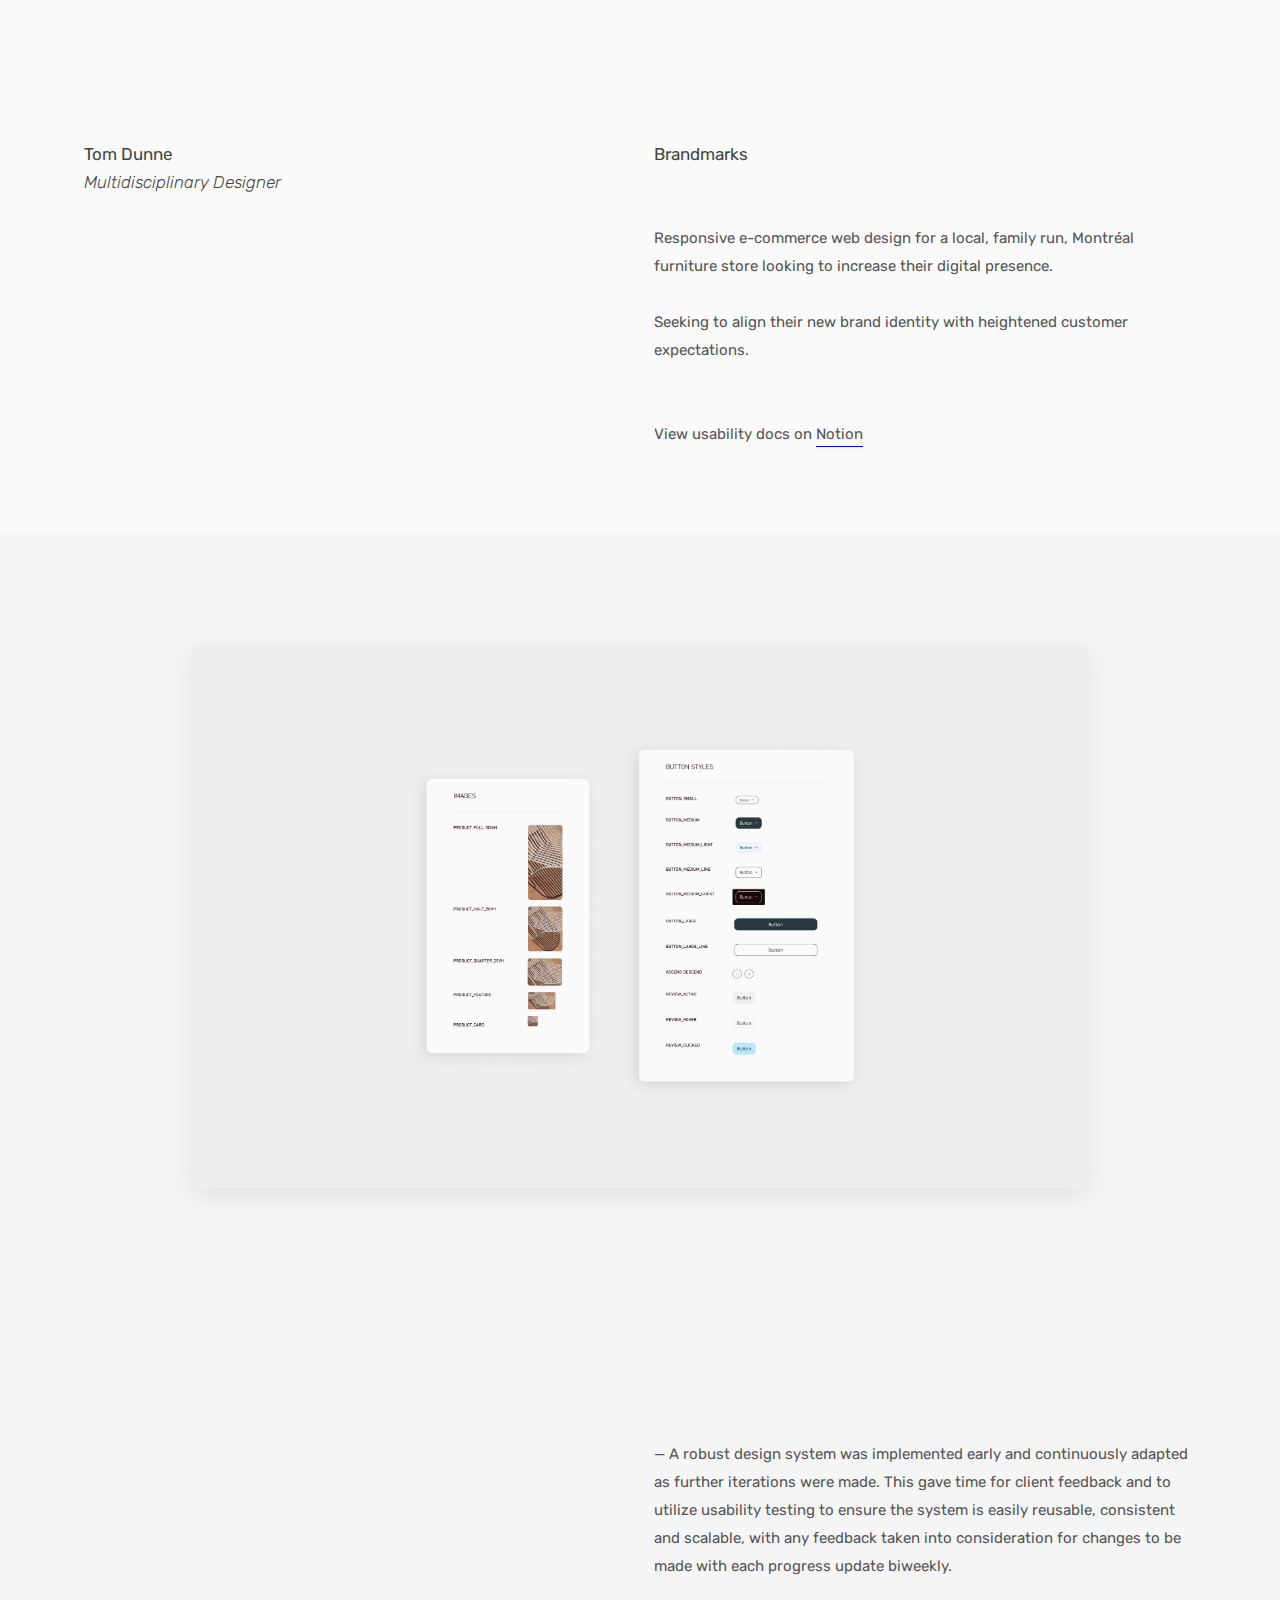
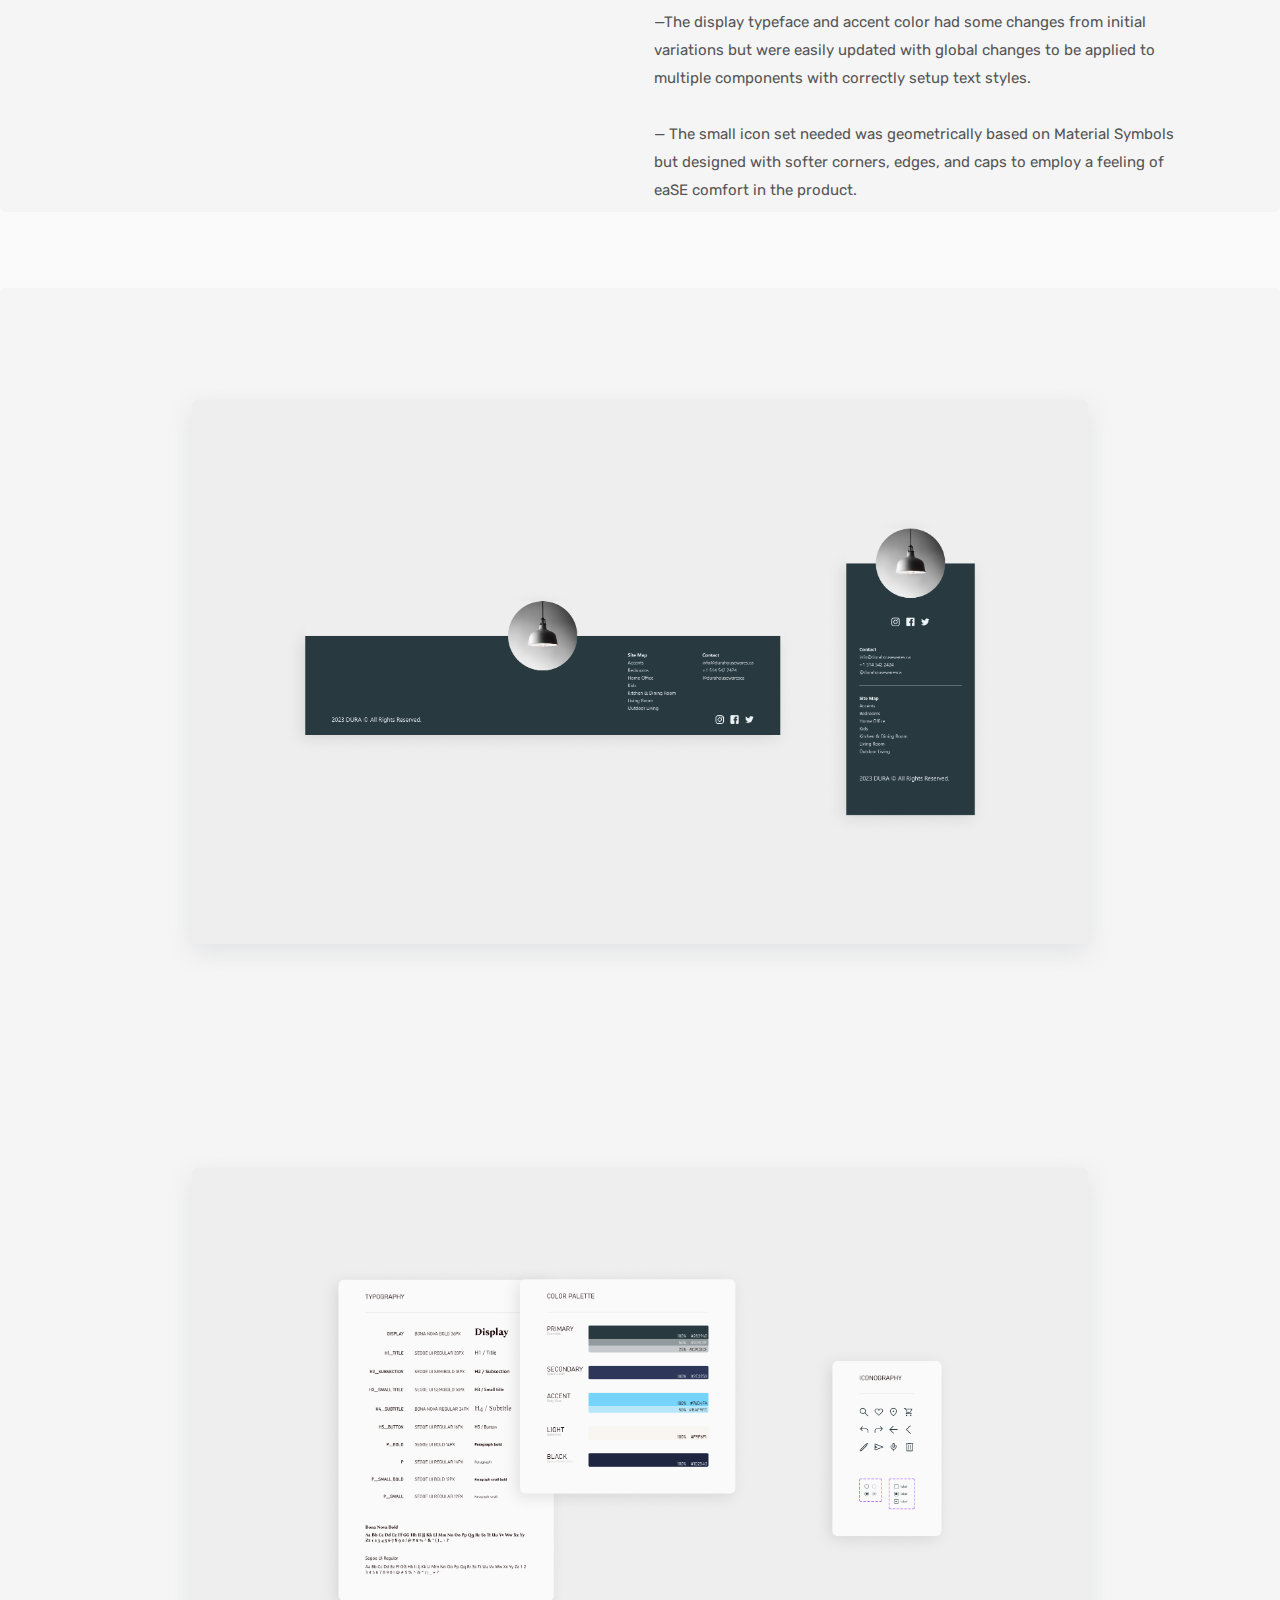
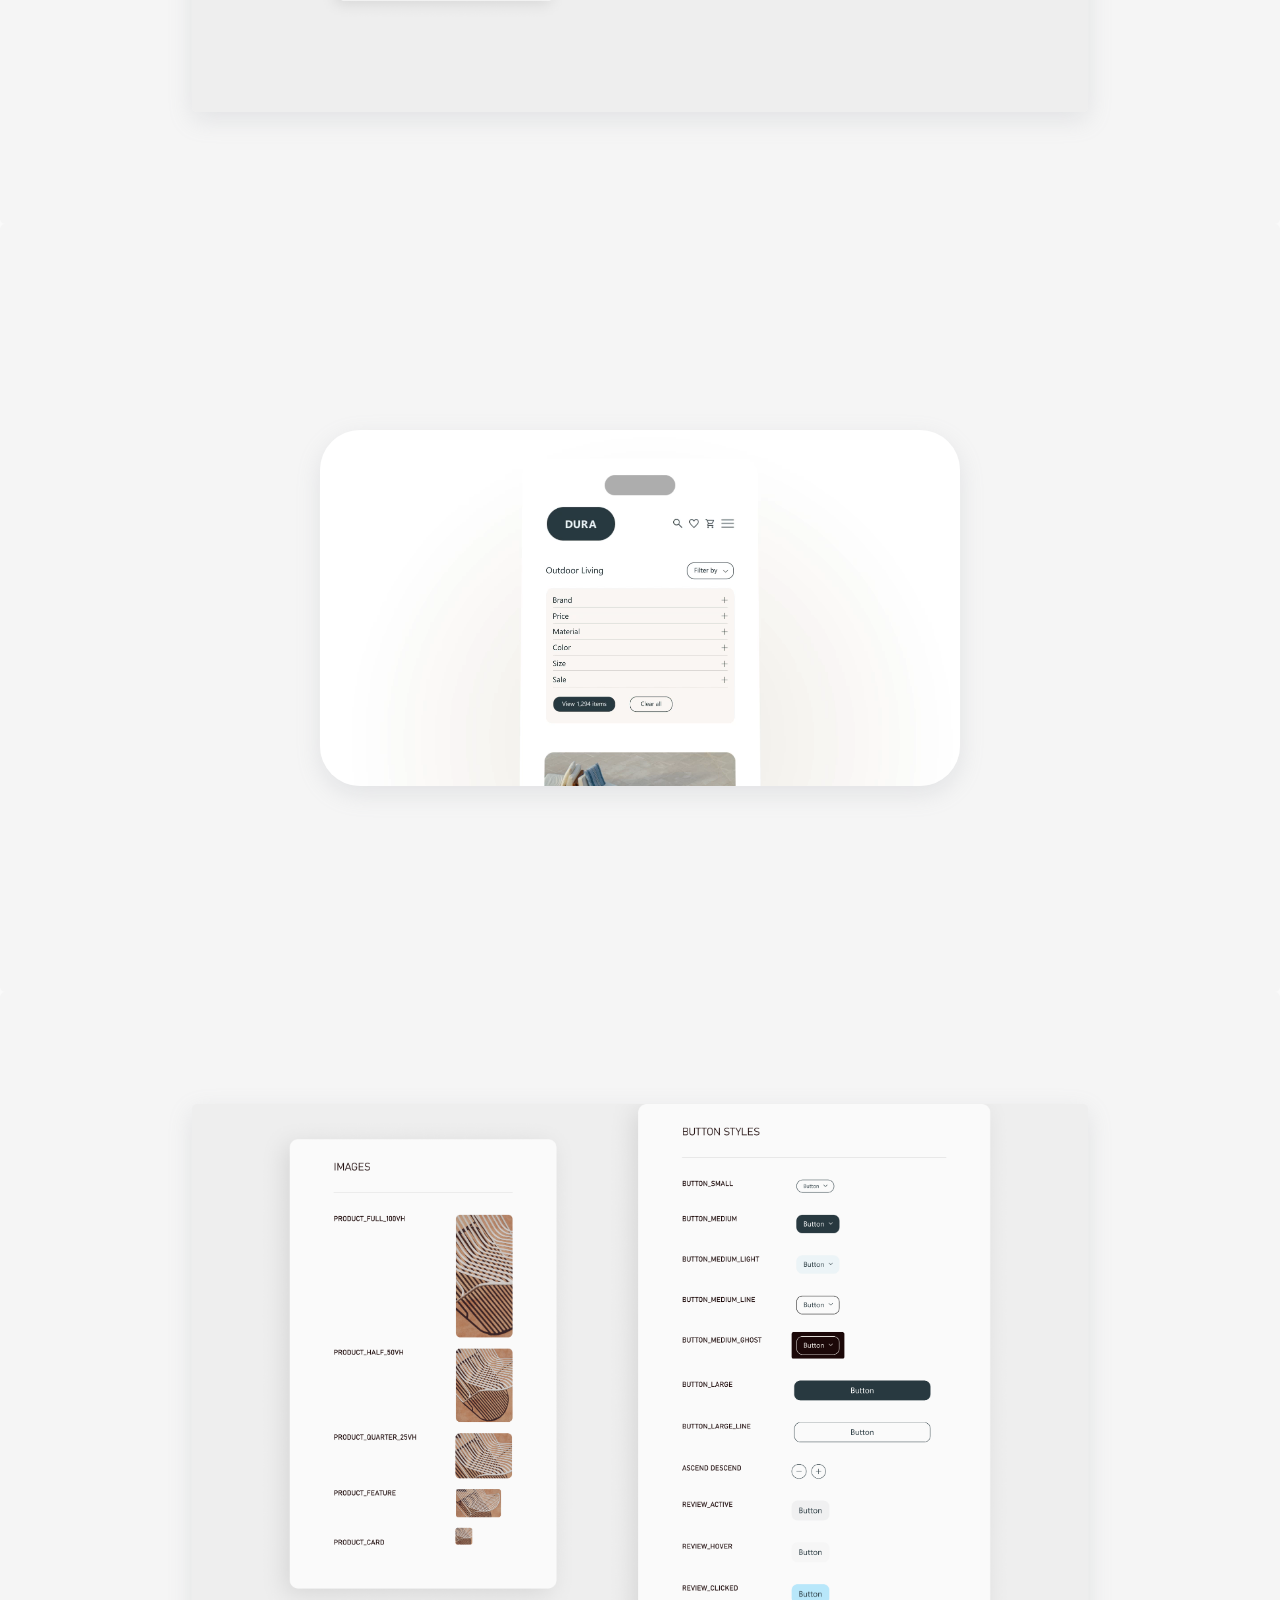
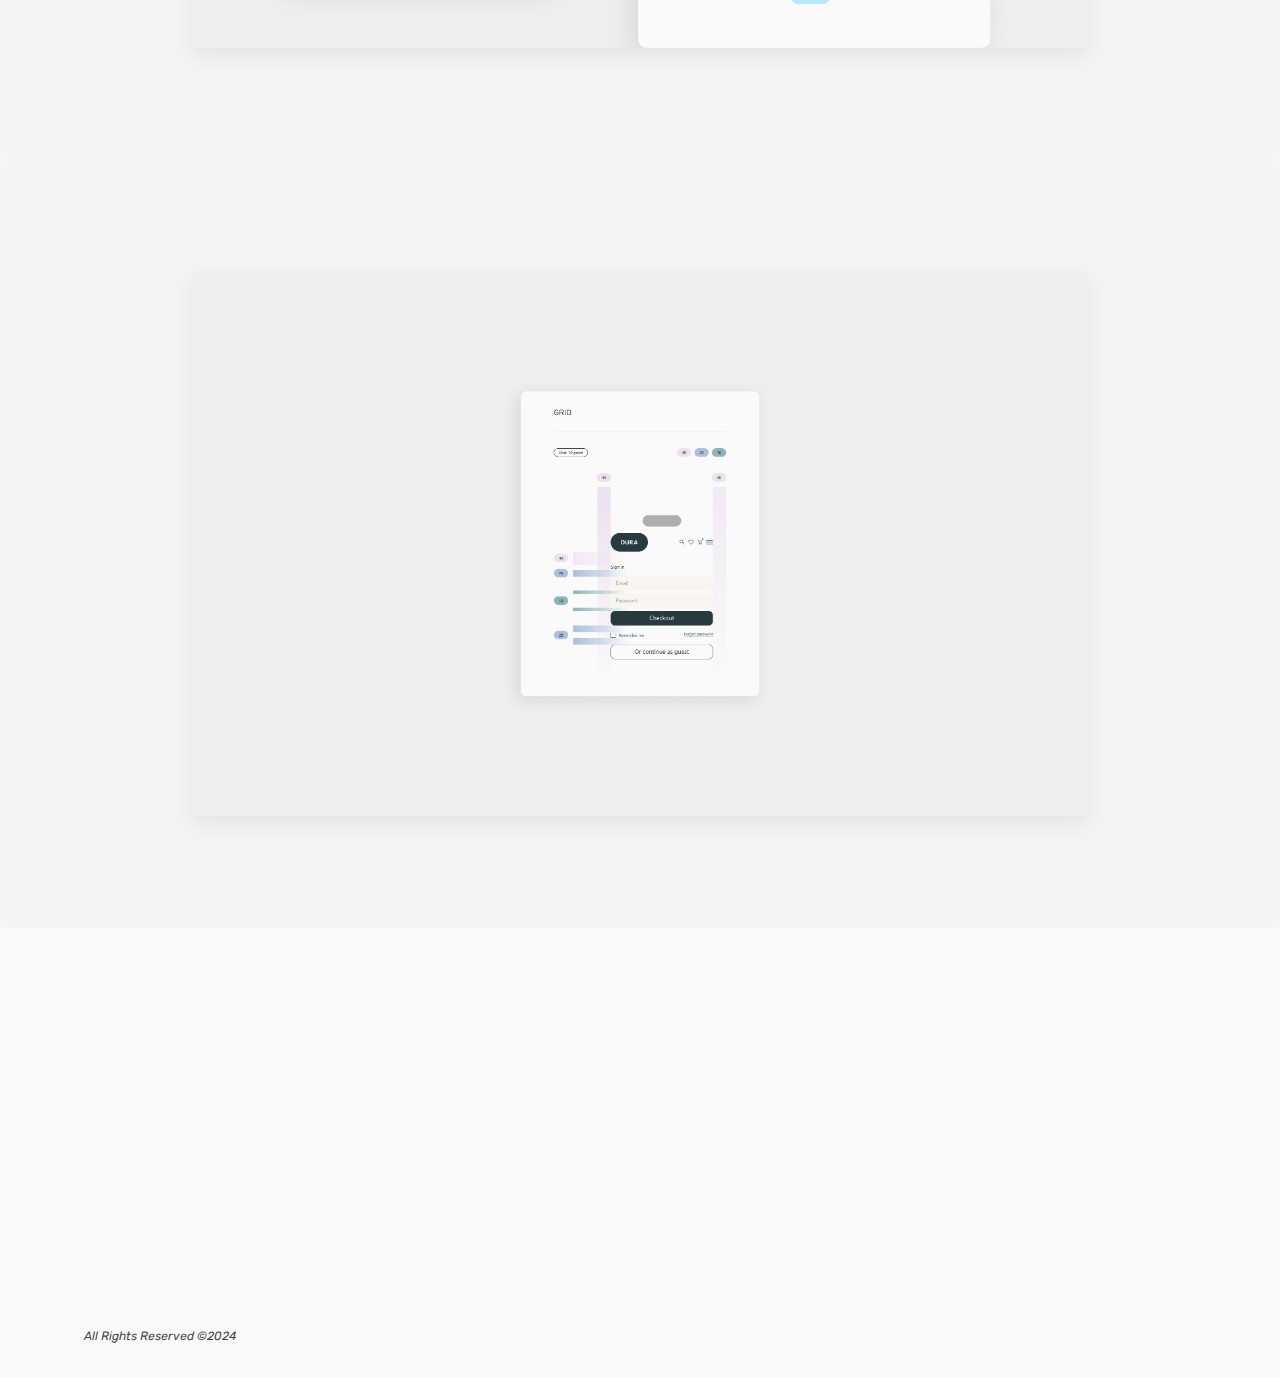
==== brandmarks.html @ 5d1b8189 "folio update test" ====
<!DOCTYPE html>
<html>
    <head>

        <!-- Meta -->
        <meta charset="utf-8">
        <meta
            name="viewport"
            content="width=device-width,initial-scale=1.0, maximum-scale=1.0, user-scalable=0">

        <!-- Styles -->
        <link href="main.css" rel="stylesheet">
      
        <link rel="preconnect" href="https://fonts.googleapis.com">
<link rel="preconnect" href="https://fonts.gstatic.com" crossorigin>
<link href="https://fonts.googleapis.com/css2?family=Outfit:wght@100..900&family=Rubik:ital,wght@0,300..900;1,300..900&display=swap" rel="stylesheet">

        <!-- Favicons -->
        <title>Tom Dunne Design</title>

    </head>
    <body>

        <header>
            <h1><a class="home" href="index.html">Tom Dunne <br>
                <em>Multidisciplinary Designer</em></a>
            </h1>
            <div class="intro">
                <h3>Brandmarks</h3>
                <p>Responsive e-commerce web design for a local, family run, Montréal furniture store looking to increase their digital presence.</p>
                     <p>Seeking to align their new brand identity with heightened customer expectations.</p>
                    <br><p>View usability docs on <a href="https://spicy-impatiens-3a6.notion.site/Dura-Housewares-67297787de6a4399b438cd3ca3f38b87" target="_blank">Notion</a></p>
        </header>
        <div class="portfolio-img">
            <div class="project-img">
                <figure class="project-content-img">
                    <img
                        class="project-image"
                        src="/dura/Design System Mockup 02.png"
                        alt="Image 001">
                </figure>
            </div>
            <header>
                <h1><a class="home"><br></a></h1>
                <div class="intro">
                    <p>— A robust design system was implemented early and continuously adapted as further iterations were made. 
                        This gave time for client feedback and to utilize usability testing to ensure the system is easily reusable, 
                        consistent and scalable, with any feedback taken into consideration for changes to be made with each progress
                         update biweekly.<br><br>
                         —The display typeface and accent color had some changes from initial variations but were easily 
                         updated with global changes to be applied to multiple components with correctly setup text styles.<br><br>
                         — The small icon set needed was geometrically based on Material Symbols but designed with softer corners, 
                         edges, and caps to employ a feeling of eaSE comfort in the product.</p>
            </header>

            
            <section class="portfolio-img">
                <a class="project-img">
                    <figure class="project-content-img">
                        <img
                            class="project-image"
                            src="/dura/Design System Mockup 6.png"
                            alt="Image 001">
                    </figure>
                </a>
                
                    <a class="project-img">
                        <figure class="project-content-img">
                            <img
                                class="project-image"
                                src="/dura/Design System Mockup.png"
                                alt="Image 001">
                        </figure>
                    </a>
                            <a class="project-img">
                                <figure class="project-content-img">
                                    <video
                                        class="project-video"
                                        src="/dura/home-filter-click-title.mp4"
                                        alt="Image 001" autoplay loop>
                                </figure>
                            </a>

                            <a class="project-img">
                                <figure class="project-content-img">
                                    <img
                                        class="project-image"
                                        src="/dura/Design System Mockup 4.png"
                                        alt="Image 001">
                                </figure>
                            </a>
                            <a class="project-img">
                                <figure class="project-content-img">
                                    <img
                                        class="project-image"
                                        src="/dura/Design System Mockup 7.png"
                                        alt="Image 001">
                                </figure>
                            </a>
           <!-- <a class="project" href="#" target="_blank">
                <figure class="project-content">
                    <img
                        class="project-image"
                        src="dura/Design System Mockup 5.png"
                        alt="Image 002">
                    <figcaption class="project-caption">
                        Project 002
                    </figcaption>
                </figure>
            </a>
            <a class="project" href="#" target="_blank">
                <figure class="project-content">
                    <img
                        class="project-image"
                        src="dura/Design System Mockup 7.png"
                        alt="Image 003">
                    <figcaption class="project-caption">
                        Project 003
                    </figcaption>
                </figure>
            </a>-->
        
        <footer>
            <small>All Rights Reserved ©2024</small>
        </footer>
    </section>
    </body>
</html>
---- main.css ----
*,
::after,
::before {
  box-sizing: border-box;
  padding: 0;
  margin: 0;
  background: 0 0;
  text-decoration: none;
  outline: 0;
  font-family: inherit;
  font-size: inherit;
  line-height: inherit;
  font-weight: inherit;
  color: inherit;
  -webkit-font-smoothing: antialiased;
  -moz-osx-font-smoothing: grayscale;
  font-feature-settings: "kern", "liga", "clig", "calt";
}


.rubik-variable {
  font-family: "Rubik", sans-serif;
  font-optical-sizing: auto;
  font-weight: 500;
  font-style: normal;
}


.outfit-variable {
  font-family: "Outfit", sans-serif;
  font-optical-sizing: auto;
  font-weight: 300;
  font-style: normal;
}


:root {
  --c-bg: hsl(0, 0%, 98%);
  --c-bg-alt: hsl(0, 0%, 96%);
  --c-text: #444;
  --c-text-alt: #555;
  --f-family: "Rubik", "Outfit", serif;
  --f-size: 15px;
  --f-height: 28px;
  --f-weight: 400;
  font-size: var(--f-height);
  font-family: var(--f-family);
  font-weight: var(--f-weight);
  background: var(--c-bg);
  color: var(--c-text);
}

em {
    font-weight: 100;
}

body {
  font-size: 15px;
  line-height: 28px;
}
header {
  display: grid;
  grid-template-columns: 1fr;
  grid-gap: 1rem;
  padding: 3rem 1rem 1rem;
}
@media (min-width: 600px) {
  header {
    padding: 5rem 3rem 3rem;
  }
}
@media (min-width: 900px) {
  header {
    grid-template-columns: 1fr 1fr;
  }
}
@media (min-width: 1400px) {
  header {
    grid-template-columns: 1fr 2fr;
  }
}
header h2 {
  font-style: italic;
}
header h1,
header h2 {
  font-size: 17px;
  line-height: 28px;
}

header h1 :hover{
  color:#0000FF;
}

h3 {
  font-size: 17px;
  padding-bottom: 2rem;
}

.intro {
  max-width: 65ch;
}
.intro p {
  color: var(--c-text-alt);
}
.intro p:not(:last-child) {
  margin-bottom: 1rem;
}
.intro a {
  text-decoration: underline;
  text-decoration-color: currentcolor;
  text-decoration-thickness: auto;
  text-decoration-color: #0000FF;
  text-decoration-skip-ink: none;
  text-decoration-thickness: 0.025rem;
  text-underline-offset: 0.25rem;
  transition: opacity 0.5s;
}
.intro a:hover {
  color:#0000FF;
}

.portfolio {
  display: grid;
  grid-template-columns: 1fr 1fr;
  grid-gap: 1rem;
  padding: 0 1rem;
}


.portfolio-img { 
  width: 100%;
  height: 100%;
  aspect-ratio: 1/1;
  position: relative;
  background: var(--c-bg-alt);
  border-radius: 5px;
}


.project-img {
  display: grid;
  width: 100%;
  height: 60%;
  aspect-ratio: 1/1;
  position: relative;
  background: var(--c-bg-alt);
  border-radius: 5px;
}

.project-content-img {
  position: relative;
  top: 0;
  right: 0;
  bottom: 0;
  left: 0;
  display: grid;
  grid-template-rows: 1fr auto;
}



@media (min-width: 600px) {
  .portfolio {
    padding: 0 3rem;
  }
}
@media (min-width: 800px) {
  .portfolio {
    grid-template-columns: repeat(2, 1fr);
  }
}
@media (min-width: 1400px) {
  .portfolio {
    grid-template-columns: repeat(3, 1fr);
  }
}
.outro,
footer {
  display: grid;
  grid-gap: 1rem;
}
.outro {
  grid-template-columns: repeat(3, 1fr);
  padding: 1rem;
}
footer {
  grid-template-columns: 1fr 1fr;
  padding: 0 1rem 1rem;
  height: 50vh;
  height: 50svh;
  align-content: end;
}
@media (min-width: 600px) {
  footer {
    padding: 0 3rem 1rem;
  }
}
@media (min-width: 1400px) {
  footer {
    grid-template-columns: 1fr 2fr;
  }
}
footer small {
  font-size: 12px;
  line-height: 28px;
  font-style: italic;
}
@media (max-width: 799px) {
  footer small:last-child {
    justify-self: end;
  }
  .intro-hidden {
    display: none;
  }
  .credits {
    display: none;
  }
}
.project {
  width: 100%;
  height: 100%;
  aspect-ratio: 1/1;
  position: relative;
  background: var(--c-bg-alt);
  border-radius: 5px;
}

.project-content {
  position: absolute;
  top: 0;
  right: 0;
  bottom: 0;
  left: 0;
  display: grid;
  grid-template-rows: 1fr auto;
}

.project-image {
  margin: auto;
  width: 70%;
  height: auto;
  border-radius: 5px;
  box-shadow: rgba(149, 157, 165, 0.2) 0 8px 24px;
  transition: transform 300ms ease-out, box-shadow 300ms ease-out;
}

.project-video {
  margin: auto;
  width: 50%;
  height: auto;
  border-radius: 40px;
  box-shadow: rgba(149, 157, 165, 0.2) 0 8px 24px;
  transition: transform 300ms ease-out, box-shadow 300ms ease-out;
}

.project:hover .project-image {
  transform: scale(1.01) translateY(-0.25rem);
  box-shadow: rgba(149, 157, 165, 0.15) 0 10px 26px;
}
.project-caption {
  display: block;
  padding: 1rem;
}

.project:hover {
  color:#0000FF;
}

.credits {
  font-size: 12px;
  line-height: 28px;
  color: var(--c-text-alt);
  font-style: italic;
}
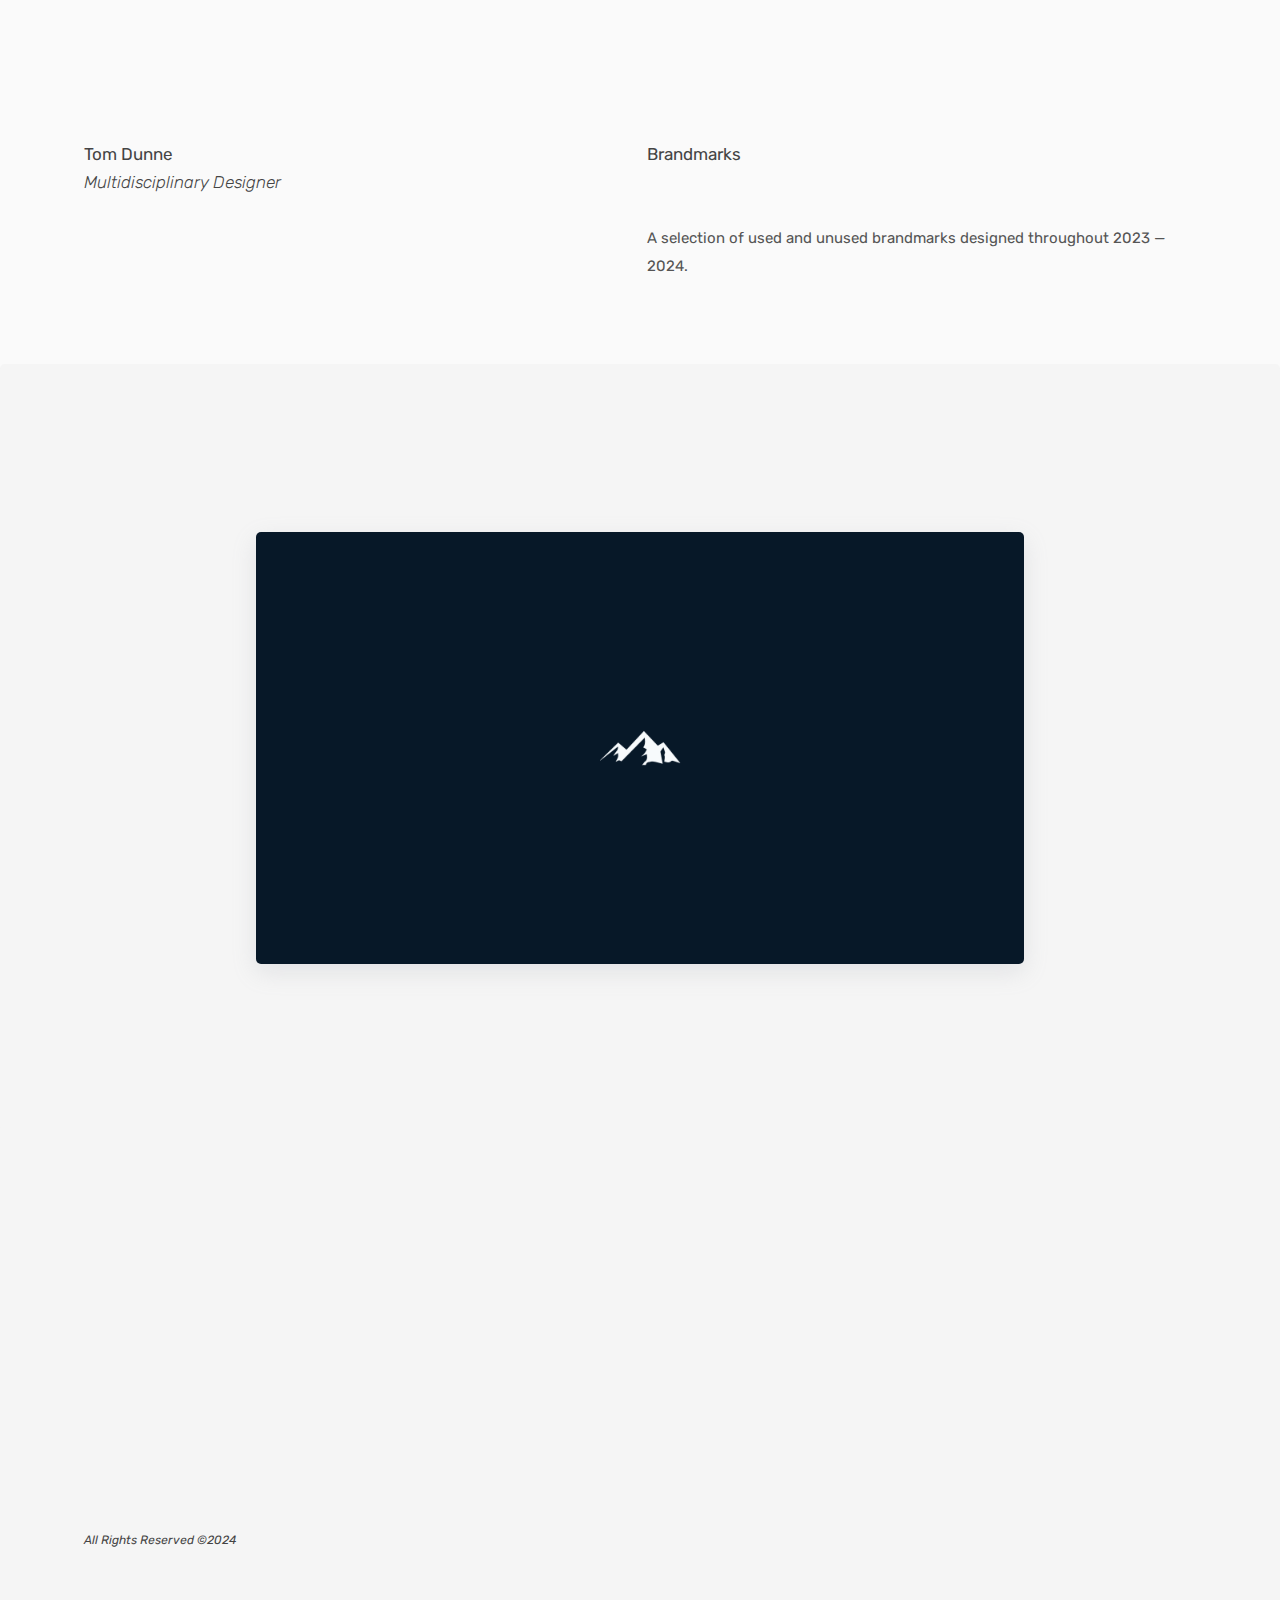
==== commit e31e85e5: "folio update test" ====
--- a/brandmarks.html
+++ b/brandmarks.html
@@ -27,99 +27,18 @@
             </h1>
             <div class="intro">
                 <h3>Brandmarks</h3>
-                <p>Responsive e-commerce web design for a local, family run, Montréal furniture store looking to increase their digital presence.</p>
-                     <p>Seeking to align their new brand identity with heightened customer expectations.</p>
-                    <br><p>View usability docs on <a href="https://spicy-impatiens-3a6.notion.site/Dura-Housewares-67297787de6a4399b438cd3ca3f38b87" target="_blank">Notion</a></p>
+                <p>A selection of used and unused brandmarks designed throughout 2023 &mdash; 2024.</p>
         </header>
         <div class="portfolio-img">
             <div class="project-img">
                 <figure class="project-content-img">
                     <img
                         class="project-image"
-                        src="/dura/Design System Mockup 02.png"
-                        alt="Image 001">
+                        src="brandmarks/branding.gif"
+                        alt="Brandmarks image 01">
                 </figure>
             </div>
-            <header>
-                <h1><a class="home"><br></a></h1>
-                <div class="intro">
-                    <p>— A robust design system was implemented early and continuously adapted as further iterations were made. 
-                        This gave time for client feedback and to utilize usability testing to ensure the system is easily reusable, 
-                        consistent and scalable, with any feedback taken into consideration for changes to be made with each progress
-                         update biweekly.<br><br>
-                         —The display typeface and accent color had some changes from initial variations but were easily 
-                         updated with global changes to be applied to multiple components with correctly setup text styles.<br><br>
-                         — The small icon set needed was geometrically based on Material Symbols but designed with softer corners, 
-                         edges, and caps to employ a feeling of eaSE comfort in the product.</p>
-            </header>
-
-            
-            <section class="portfolio-img">
-                <a class="project-img">
-                    <figure class="project-content-img">
-                        <img
-                            class="project-image"
-                            src="/dura/Design System Mockup 6.png"
-                            alt="Image 001">
-                    </figure>
-                </a>
-                
-                    <a class="project-img">
-                        <figure class="project-content-img">
-                            <img
-                                class="project-image"
-                                src="/dura/Design System Mockup.png"
-                                alt="Image 001">
-                        </figure>
-                    </a>
-                            <a class="project-img">
-                                <figure class="project-content-img">
-                                    <video
-                                        class="project-video"
-                                        src="/dura/home-filter-click-title.mp4"
-                                        alt="Image 001" autoplay loop>
-                                </figure>
-                            </a>
-
-                            <a class="project-img">
-                                <figure class="project-content-img">
-                                    <img
-                                        class="project-image"
-                                        src="/dura/Design System Mockup 4.png"
-                                        alt="Image 001">
-                                </figure>
-                            </a>
-                            <a class="project-img">
-                                <figure class="project-content-img">
-                                    <img
-                                        class="project-image"
-                                        src="/dura/Design System Mockup 7.png"
-                                        alt="Image 001">
-                                </figure>
-                            </a>
-           <!-- <a class="project" href="#" target="_blank">
-                <figure class="project-content">
-                    <img
-                        class="project-image"
-                        src="dura/Design System Mockup 5.png"
-                        alt="Image 002">
-                    <figcaption class="project-caption">
-                        Project 002
-                    </figcaption>
-                </figure>
-            </a>
-            <a class="project" href="#" target="_blank">
-                <figure class="project-content">
-                    <img
-                        class="project-image"
-                        src="dura/Design System Mockup 7.png"
-                        alt="Image 003">
-                    <figcaption class="project-caption">
-                        Project 003
-                    </figcaption>
-                </figure>
-            </a>-->
-        
+    
         <footer>
             <small>All Rights Reserved ©2024</small>
         </footer>
--- a/main.css
+++ b/main.css
@@ -16,24 +16,18 @@
   -moz-osx-font-smoothing: grayscale;
   font-feature-settings: "kern", "liga", "clig", "calt";
 }
-
-
 .rubik-variable {
   font-family: "Rubik", sans-serif;
   font-optical-sizing: auto;
   font-weight: 500;
   font-style: normal;
 }
-
-
 .outfit-variable {
   font-family: "Outfit", sans-serif;
   font-optical-sizing: auto;
   font-weight: 300;
   font-style: normal;
 }
-
-
 :root {
   --c-bg: hsl(0, 0%, 98%);
   --c-bg-alt: hsl(0, 0%, 96%);
@@ -49,11 +43,9 @@
   background: var(--c-bg);
   color: var(--c-text);
 }
-
 em {
     font-weight: 100;
 }
-
 body {
   font-size: 15px;
   line-height: 28px;
@@ -61,7 +53,7 @@
 header {
   display: grid;
   grid-template-columns: 1fr;
-  grid-gap: 1rem;
+  grid-gap: 0.5rem;
   padding: 3rem 1rem 1rem;
 }
 @media (min-width: 600px) {
@@ -122,7 +114,7 @@
 
 .portfolio {
   display: grid;
-  grid-template-columns: 1fr 1fr;
+  grid-template-columns: 1fr;
   grid-gap: 1rem;
   padding: 0 1rem;
 }
@@ -157,7 +149,6 @@
   display: grid;
   grid-template-rows: 1fr auto;
 }
-
 
 
 @media (min-width: 600px) {
@@ -238,7 +229,16 @@
 
 .project-image {
   margin: auto;
-  width: 70%;
+  width: 60%;
+  height: auto;
+  border-radius: 5px;
+  box-shadow: rgba(149, 157, 165, 0.2) 0 8px 24px;
+  transition: transform 300ms ease-out, box-shadow 300ms ease-out;
+}
+
+.project-image-small {
+  margin: auto;
+  width: 30%;
   height: auto;
   border-radius: 5px;
   box-shadow: rgba(149, 157, 165, 0.2) 0 8px 24px;
